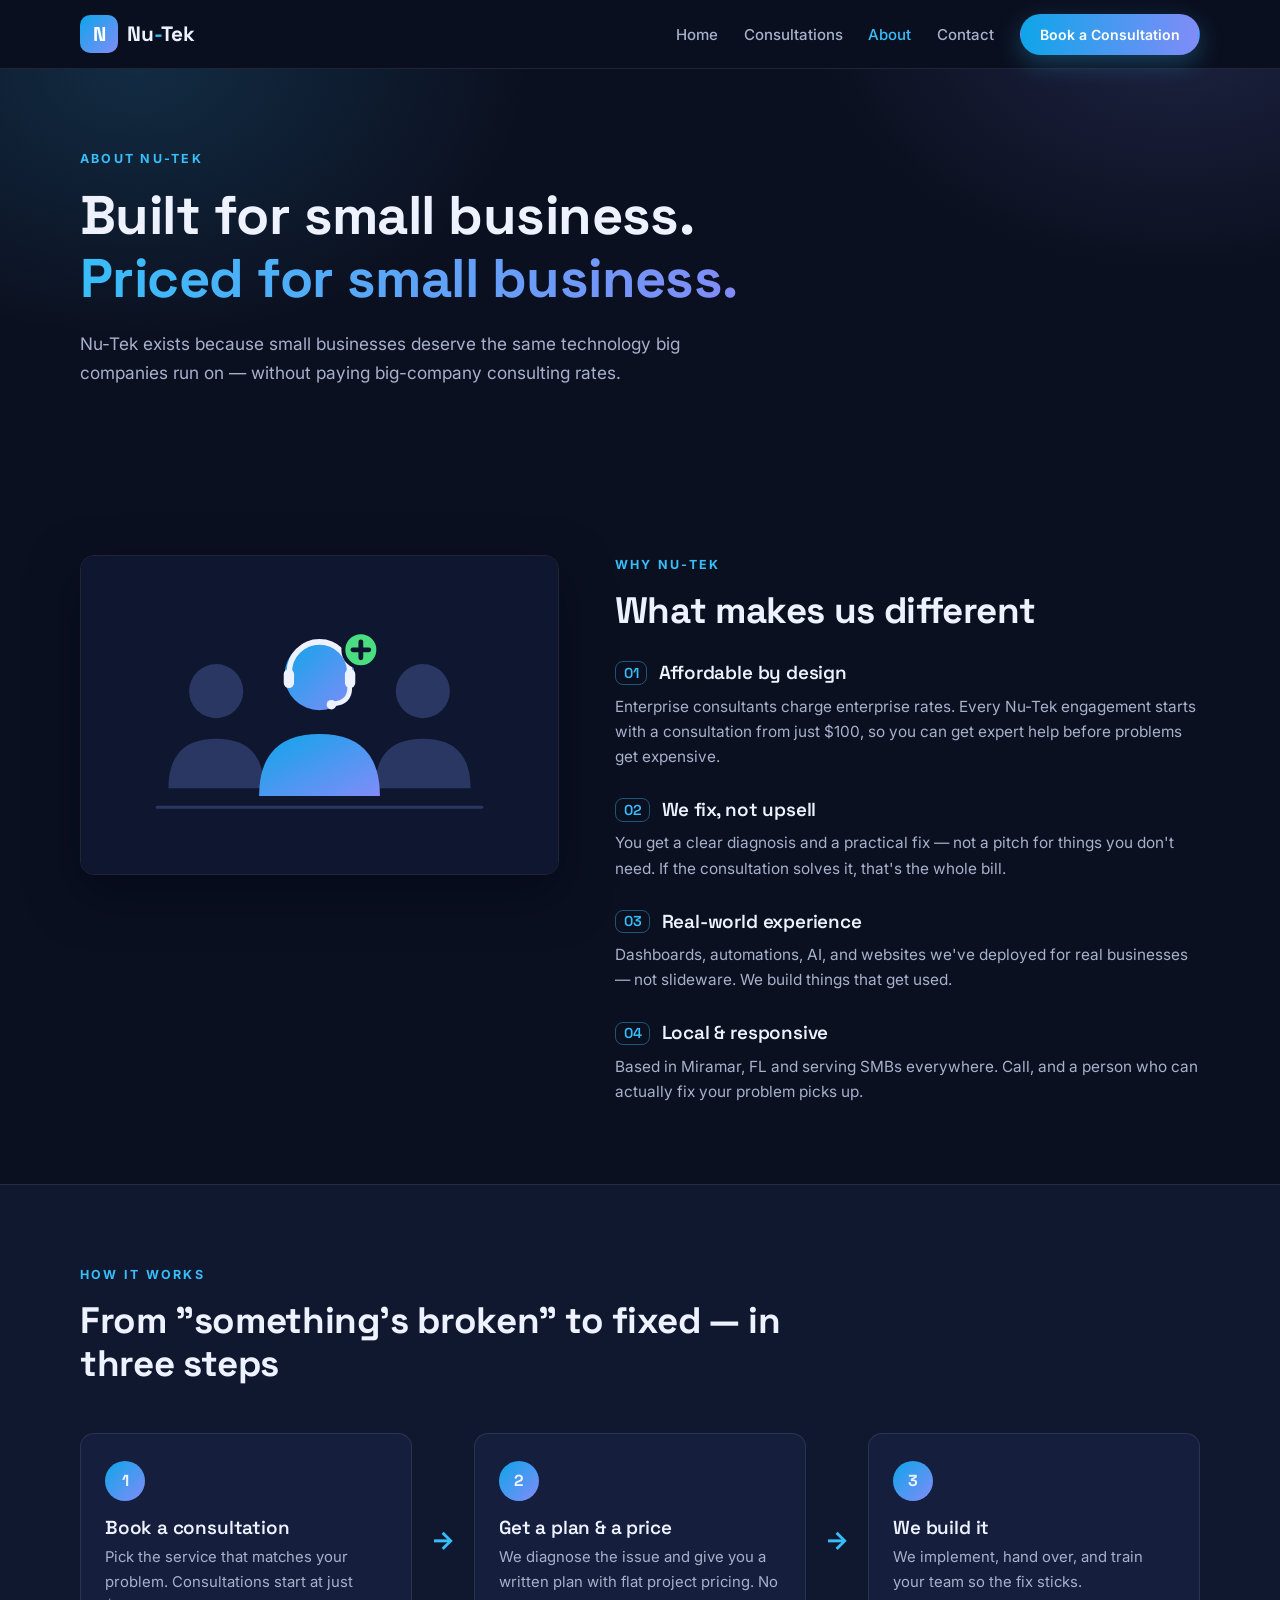
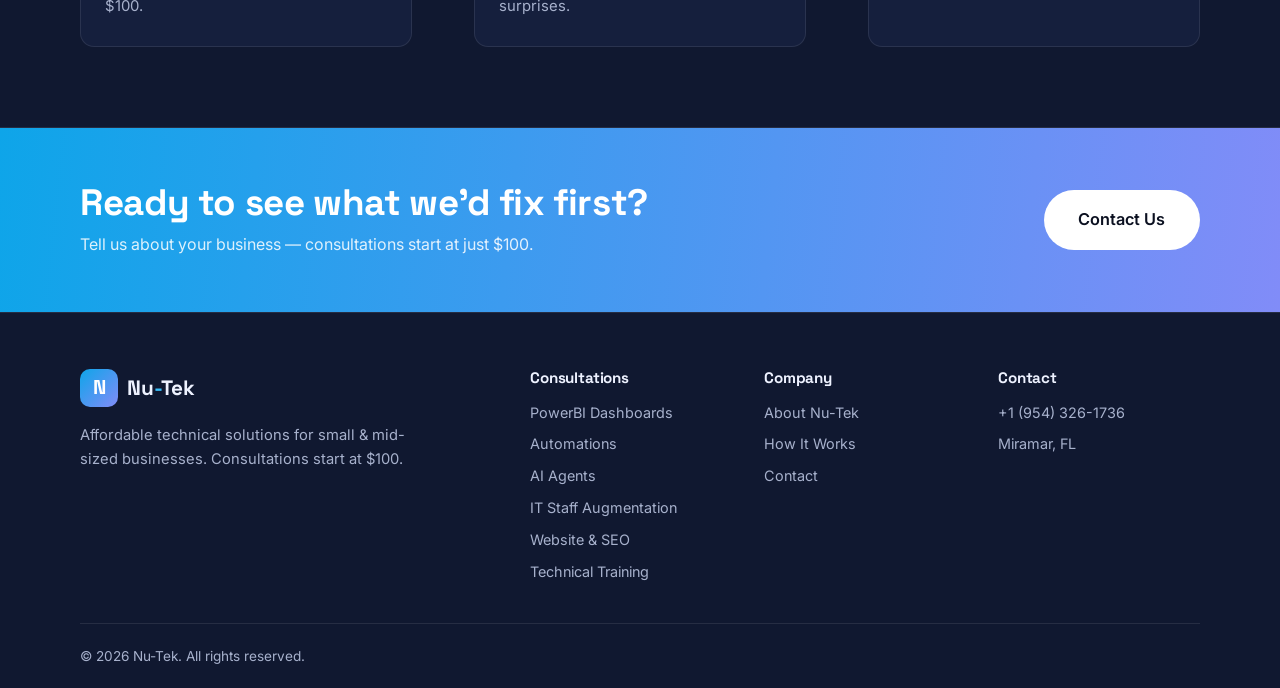
==== about.html @ d01835ee "Nu-Tek website: SMB-focused IT consulting site with $100 consultations Four-page static site (Home, " ====
<!DOCTYPE html>
<html lang="en">
<head>
  <meta charset="UTF-8">
  <meta name="viewport" content="width=device-width, initial-scale=1.0">
  <title>About | Nu-Tek IT Solutions for Small Business</title>
  <meta name="description" content="Nu-Tek is an IT consulting firm in Miramar, FL built for small and mid-sized businesses. Clear diagnosis, flat pricing, and consultations starting at $100.">
  <link rel="preconnect" href="https://fonts.googleapis.com">
  <link rel="preconnect" href="https://fonts.gstatic.com" crossorigin>
  <link href="https://fonts.googleapis.com/css2?family=Inter:wght@400;500;600;700;800&family=Space+Grotesk:wght@500;600;700&display=swap" rel="stylesheet">
  <link rel="stylesheet" href="style.css">
</head>
<body>

  <header class="site-header">
    <nav class="nav container">
      <a href="index.html" class="logo">
        <span class="logo-mark">N</span>
        <span class="logo-text">Nu<span class="accent">-</span>Tek</span>
      </a>
      <button class="nav-toggle" aria-label="Toggle menu" aria-expanded="false">
        <span></span><span></span><span></span>
      </button>
      <ul class="nav-links">
        <li><a href="index.html">Home</a></li>
        <li><a href="consultations.html">Consultations</a></li>
        <li><a href="about.html" class="active">About</a></li>
        <li><a href="contact.html">Contact</a></li>
        <li><a href="contact.html" class="btn btn-primary btn-nav">Book a Consultation</a></li>
      </ul>
    </nav>
  </header>

  <main>

    <section class="page-hero">
      <div class="hero-glow"></div>
      <div class="container">
        <p class="eyebrow">About Nu-Tek</p>
        <h1>Built for small business.<br><span class="gradient-text">Priced for small business.</span></h1>
        <p class="hero-sub">
          Nu-Tek exists because small businesses deserve the same technology big companies run on —
          without paying big-company consulting rates.
        </p>
      </div>
    </section>

    <section class="section" id="why-us">
      <div class="container">
        <div class="about-grid">
          <figure class="about-photo">
            <img src="images/staffing.svg" alt="Illustration of an IT specialist joining a small-business team">
          </figure>
          <div>
            <p class="eyebrow">Why Nu-Tek</p>
            <h2>What makes us different</h2>
            <div class="why-list">
              <div class="why-item">
                <h3><span class="why-num">01</span> Affordable by design</h3>
                <p>Enterprise consultants charge enterprise rates. Every Nu-Tek engagement starts with a consultation from just $100, so you can get expert help before problems get expensive.</p>
              </div>
              <div class="why-item">
                <h3><span class="why-num">02</span> We fix, not upsell</h3>
                <p>You get a clear diagnosis and a practical fix — not a pitch for things you don't need. If the consultation solves it, that's the whole bill.</p>
              </div>
              <div class="why-item">
                <h3><span class="why-num">03</span> Real-world experience</h3>
                <p>Dashboards, automations, AI, and websites we've deployed for real businesses — not slideware. We build things that get used.</p>
              </div>
              <div class="why-item">
                <h3><span class="why-num">04</span> Local &amp; responsive</h3>
                <p>Based in Miramar, FL and serving SMBs everywhere. Call, and a person who can actually fix your problem picks up.</p>
              </div>
            </div>
          </div>
        </div>
      </div>
    </section>

    <section class="section section-alt" id="process">
      <div class="container">
        <div class="section-head">
          <p class="eyebrow">How It Works</p>
          <h2>From "something's broken" to fixed — in three steps</h2>
        </div>
        <div class="steps">
          <div class="step">
            <div class="step-num">1</div>
            <h3>Book a consultation</h3>
            <p>Pick the service that matches your problem. Consultations start at just $100.</p>
          </div>
          <div class="step-arrow" aria-hidden="true">→</div>
          <div class="step">
            <div class="step-num">2</div>
            <h3>Get a plan &amp; a price</h3>
            <p>We diagnose the issue and give you a written plan with flat project pricing. No surprises.</p>
          </div>
          <div class="step-arrow" aria-hidden="true">→</div>
          <div class="step">
            <div class="step-num">3</div>
            <h3>We build it</h3>
            <p>We implement, hand over, and train your team so the fix sticks.</p>
          </div>
        </div>
      </div>
    </section>

    <section class="cta-banner">
      <div class="container cta-inner">
        <div>
          <h2>Ready to see what we'd fix first?</h2>
          <p>Tell us about your business — consultations start at just $100.</p>
        </div>
        <a href="contact.html" class="btn btn-light btn-lg">Contact Us</a>
      </div>
    </section>

  </main>

  <footer class="site-footer">
    <div class="container footer-inner">
      <div>
        <a href="index.html" class="logo">
          <span class="logo-mark">N</span>
          <span class="logo-text">Nu<span class="accent">-</span>Tek</span>
        </a>
        <p class="footer-tag">Affordable technical solutions for small &amp; mid-sized businesses. Consultations start at $100.</p>
      </div>
      <div class="footer-cols">
        <div>
          <h4>Consultations</h4>
          <ul>
            <li><a href="consultations.html#powerbi">PowerBI Dashboards</a></li>
            <li><a href="consultations.html#automation">Automations</a></li>
            <li><a href="consultations.html#ai-agents">AI Agents</a></li>
            <li><a href="consultations.html#staffing">IT Staff Augmentation</a></li>
            <li><a href="consultations.html#web-seo">Website &amp; SEO</a></li>
            <li><a href="consultations.html#training">Technical Training</a></li>
          </ul>
        </div>
        <div>
          <h4>Company</h4>
          <ul>
            <li><a href="about.html">About Nu-Tek</a></li>
            <li><a href="about.html#process">How It Works</a></li>
            <li><a href="contact.html">Contact</a></li>
          </ul>
        </div>
        <div>
          <h4>Contact</h4>
          <ul>
            <li><a href="tel:+19543261736">+1 (954) 326-1736</a></li>
            <li>Miramar, FL</li>
          </ul>
        </div>
      </div>
    </div>
    <div class="container footer-bottom">
      <p>© 2026 Nu-Tek. All rights reserved.</p>
    </div>
  </footer>

  <script src="script.js"></script>
</body>
</html>
---- style.css ----
/* ==========  Nu-Tek — Affordable IT Solutions for SMBs  ========== */

:root {
  --bg: #0b1020;
  --bg-alt: #101830;
  --surface: #151f3d;
  --surface-2: #1b2750;
  --border: rgba(255, 255, 255, 0.09);
  --text: #eef2ff;
  --text-dim: #a7b1cc;
  --accent: #38bdf8;
  --accent-2: #818cf8;
  --accent-strong: #0ea5e9;
  --green: #4ade80;
  --radius: 14px;
  --shadow: 0 18px 50px rgba(2, 6, 23, 0.55);
  --font-body: "Inter", system-ui, -apple-system, sans-serif;
  --font-head: "Space Grotesk", var(--font-body);
}

* { margin: 0; padding: 0; box-sizing: border-box; }

html { scroll-behavior: smooth; }

body {
  font-family: var(--font-body);
  background: var(--bg);
  color: var(--text);
  line-height: 1.65;
  -webkit-font-smoothing: antialiased;
}

.container { width: min(1120px, 92%); margin: 0 auto; }

h1, h2, h3, h4 { font-family: var(--font-head); line-height: 1.15; letter-spacing: -0.01em; }
h1 { font-size: clamp(2.2rem, 5vw, 3.4rem); font-weight: 700; }
h2 { font-size: clamp(1.6rem, 3.4vw, 2.3rem); font-weight: 700; }
h3 { font-size: 1.18rem; font-weight: 600; }

a { color: var(--accent); text-decoration: none; }

img { max-width: 100%; display: block; }

.eyebrow {
  text-transform: uppercase;
  letter-spacing: 0.18em;
  font-size: 0.78rem;
  font-weight: 700;
  color: var(--accent);
  margin-bottom: 0.9rem;
}

.gradient-text {
  background: linear-gradient(92deg, var(--accent), var(--accent-2));
  -webkit-background-clip: text;
  background-clip: text;
  color: transparent;
}

/* ----------  Buttons  ---------- */
.btn {
  display: inline-block;
  padding: 0.72rem 1.5rem;
  border-radius: 999px;
  font-weight: 600;
  font-size: 0.95rem;
  transition: transform 0.15s ease, box-shadow 0.15s ease, background 0.15s ease;
  border: 1px solid transparent;
  cursor: pointer;
  text-align: center;
}
.btn:hover { transform: translateY(-2px); }
.btn-primary {
  background: linear-gradient(92deg, var(--accent-strong), var(--accent-2));
  color: #fff;
  box-shadow: 0 8px 24px rgba(56, 189, 248, 0.28);
}
.btn-ghost {
  border-color: var(--border);
  color: var(--text);
  background: rgba(255, 255, 255, 0.04);
}
.btn-light { background: #fff; color: #0b1020; }
.btn-lg { padding: 0.95rem 2.1rem; font-size: 1.02rem; }
.btn-nav { padding: 0.5rem 1.2rem; font-size: 0.88rem; }

/* ----------  Header / Nav  ---------- */
.site-header {
  position: sticky;
  top: 0;
  z-index: 50;
  background: rgba(11, 16, 32, 0.85);
  backdrop-filter: blur(14px);
  border-bottom: 1px solid var(--border);
}
.nav {
  display: flex;
  align-items: center;
  justify-content: space-between;
  padding: 0.85rem 0;
}
.logo { display: inline-flex; align-items: center; gap: 0.55rem; }
.logo-mark {
  display: grid;
  place-items: center;
  width: 38px;
  height: 38px;
  border-radius: 10px;
  background: linear-gradient(135deg, var(--accent-strong), var(--accent-2));
  color: #fff;
  font-family: var(--font-head);
  font-weight: 700;
  font-size: 1.25rem;
}
.logo-text { font-family: var(--font-head); font-weight: 700; font-size: 1.3rem; color: var(--text); }
.logo-text .accent { color: var(--accent); }

.nav-links {
  display: flex;
  align-items: center;
  gap: 1.6rem;
  list-style: none;
}
.nav-links a:not(.btn) {
  color: var(--text-dim);
  font-weight: 500;
  font-size: 0.94rem;
  transition: color 0.15s ease;
}
.nav-links a:not(.btn):hover,
.nav-links a.active { color: var(--text); }
.nav-links a.active { color: var(--accent); }

.nav-toggle { display: none; background: none; border: none; }
.nav-toggle span {
  display: block;
  width: 24px;
  height: 2px;
  background: var(--text);
  margin: 5px 0;
  border-radius: 2px;
}

/* ----------  Hero  ---------- */
.hero, .page-hero { position: relative; overflow: hidden; }
.hero-glow {
  position: absolute;
  inset: -40% -20% auto;
  height: 130%;
  background:
    radial-gradient(600px 420px at 22% 30%, rgba(56, 189, 248, 0.16), transparent 65%),
    radial-gradient(560px 400px at 80% 20%, rgba(129, 140, 248, 0.16), transparent 65%);
  pointer-events: none;
}
.hero-inner {
  position: relative;
  display: grid;
  grid-template-columns: 1.1fr 0.9fr;
  gap: 3.5rem;
  align-items: center;
  padding: 5.5rem 0 5rem;
}
.hero-sub {
  color: var(--text-dim);
  font-size: 1.08rem;
  max-width: 36rem;
  margin: 1.3rem 0 2rem;
}
.hero-sub strong { color: var(--text); }
.hero-actions { display: flex; flex-wrap: wrap; gap: 0.9rem; }
.hero-trust {
  display: flex;
  flex-wrap: wrap;
  gap: 1.4rem;
  list-style: none;
  margin-top: 2rem;
  color: var(--text-dim);
  font-size: 0.9rem;
}
.hero-trust li { padding-left: 1.3rem; position: relative; }
.hero-trust li::before {
  content: "✓";
  position: absolute;
  left: 0;
  color: var(--green);
  font-weight: 700;
}

.hero-photo {
  position: relative;
  border-radius: var(--radius);
  overflow: hidden;
  border: 1px solid var(--border);
  box-shadow: var(--shadow);
}
.hero-photo img { width: 100%; height: 100%; object-fit: contain; background: #0e1630; }

.page-hero { padding: 5rem 0 3.5rem; }
.page-hero .container { position: relative; }
.page-hero .hero-sub { max-width: 42rem; }

/* ----------  Pricing banner  ---------- */
.price-banner {
  background: linear-gradient(96deg, var(--accent-strong), var(--accent-2));
}
.price-banner-inner {
  display: flex;
  align-items: center;
  gap: 2.5rem;
  padding: 2.6rem 0;
  flex-wrap: wrap;
}
.price-banner-amount {
  font-family: var(--font-head);
  font-size: clamp(3rem, 6vw, 4.2rem);
  font-weight: 700;
  color: #fff;
  line-height: 1;
  white-space: nowrap;
}
.price-banner h2 { color: #fff; font-size: clamp(1.3rem, 2.6vw, 1.7rem); }
.price-banner p {
  color: rgba(255, 255, 255, 0.88);
  margin-top: 0.5rem;
  max-width: 46rem;
  font-size: 0.97rem;
}
.price-banner-inner > div { flex: 1; min-width: 280px; }

/* ----------  Sections  ---------- */
.section { padding: 5rem 0; }
.section-alt { background: var(--bg-alt); border-block: 1px solid var(--border); }
.section-head { max-width: 44rem; margin-bottom: 3rem; }
.section-sub { color: var(--text-dim); margin-top: 0.9rem; }
.section-cta { text-align: center; margin-top: 3rem; }

/* Service cards */
.cards-grid {
  display: grid;
  grid-template-columns: repeat(3, 1fr);
  gap: 1.4rem;
}
.card {
  background: var(--surface);
  border: 1px solid var(--border);
  border-radius: var(--radius);
  overflow: hidden;
  display: flex;
  flex-direction: column;
  transition: transform 0.18s ease, border-color 0.18s ease;
}
.card:hover { transform: translateY(-4px); border-color: rgba(56, 189, 248, 0.45); }
.card-img {
  width: 100%;
  height: 180px;
  object-fit: contain;
  background: #0e1630;
  border-bottom: 1px solid var(--border);
}
.card-body {
  padding: 1.4rem 1.5rem 1.6rem;
  display: flex;
  flex-direction: column;
  gap: 0.7rem;
  flex: 1;
}
.card-body p { color: var(--text-dim); font-size: 0.94rem; flex: 1; }
.card-link { font-weight: 600; font-size: 0.92rem; }

/* Why us */
.about-grid {
  display: grid;
  grid-template-columns: 0.9fr 1.1fr;
  gap: 3.5rem;
  align-items: start;
}
.about-photo {
  border-radius: var(--radius);
  overflow: hidden;
  border: 1px solid var(--border);
  box-shadow: var(--shadow);
  position: sticky;
  top: 100px;
}
.about-photo img { width: 100%; object-fit: cover; }
.why-list { display: grid; gap: 1.8rem; margin-top: 1.8rem; }
.why-item h3 { margin-bottom: 0.55rem; display: flex; align-items: center; gap: 0.7rem; }
.why-num {
  font-family: var(--font-head);
  color: var(--accent);
  font-size: 0.9rem;
  border: 1px solid rgba(56, 189, 248, 0.4);
  border-radius: 8px;
  padding: 0.15rem 0.5rem;
}
.why-item p { color: var(--text-dim); font-size: 0.96rem; }

/* Steps */
.steps {
  display: flex;
  align-items: stretch;
  gap: 1.2rem;
}
.step {
  flex: 1;
  background: var(--surface);
  border: 1px solid var(--border);
  border-radius: var(--radius);
  padding: 1.7rem 1.5rem;
}
.step-num {
  display: grid;
  place-items: center;
  width: 40px;
  height: 40px;
  border-radius: 50%;
  background: linear-gradient(135deg, var(--accent-strong), var(--accent-2));
  font-family: var(--font-head);
  font-weight: 700;
  margin-bottom: 1rem;
}
.step p { color: var(--text-dim); font-size: 0.93rem; margin-top: 0.4rem; }
.step-arrow {
  align-self: center;
  color: var(--accent);
  font-size: 1.6rem;
  font-weight: 700;
}

/* CTA banner */
.cta-banner {
  background: linear-gradient(96deg, var(--accent-strong), var(--accent-2));
  padding: 3.4rem 0;
}
.cta-inner {
  display: flex;
  align-items: center;
  justify-content: space-between;
  gap: 2rem;
  flex-wrap: wrap;
}
.cta-banner h2 { color: #fff; }
.cta-banner p { color: rgba(255, 255, 255, 0.85); margin-top: 0.4rem; }

/* Contact */
.contact-grid {
  display: grid;
  grid-template-columns: 1fr 1.1fr;
  gap: 3.5rem;
  align-items: start;
}
.contact-list { list-style: none; margin-top: 1.4rem; display: grid; gap: 0.7rem; color: var(--text-dim); }
.contact-list strong { color: var(--text); }
.contact-photo {
  margin-top: 2rem;
  border-radius: var(--radius);
  overflow: hidden;
  border: 1px solid var(--border);
  box-shadow: var(--shadow);
}
.contact-photo img { width: 100%; height: 260px; object-fit: contain; background: #0e1630; }

.contact-form {
  background: var(--surface);
  border: 1px solid var(--border);
  border-radius: var(--radius);
  padding: 2rem;
  display: grid;
  gap: 1.1rem;
}
.contact-form label {
  display: grid;
  gap: 0.4rem;
  font-size: 0.88rem;
  font-weight: 600;
  color: var(--text-dim);
}
.contact-form input,
.contact-form select,
.contact-form textarea {
  background: var(--bg);
  border: 1px solid var(--border);
  border-radius: 10px;
  padding: 0.7rem 0.9rem;
  color: var(--text);
  font-family: inherit;
  font-size: 0.95rem;
}
.contact-form input:focus,
.contact-form select:focus,
.contact-form textarea:focus {
  outline: none;
  border-color: var(--accent);
}
.form-note { font-size: 0.88rem; color: var(--green); min-height: 1.2em; }

/* ----------  Consultations page  ---------- */
.consult-list { display: grid; gap: 1.8rem; }
.consult {
  display: grid;
  grid-template-columns: 340px 1fr;
  background: var(--surface);
  border: 1px solid var(--border);
  border-radius: var(--radius);
  overflow: hidden;
  scroll-margin-top: 90px;
  transition: border-color 0.18s ease;
}
.consult:hover { border-color: rgba(56, 189, 248, 0.45); }
.consult:nth-child(even) { grid-template-columns: 1fr 340px; }
.consult:nth-child(even) .consult-img { order: 2; }
.consult-img {
  width: 100%;
  height: 100%;
  min-height: 260px;
  object-fit: contain;
  background: #0e1630;
}
.consult-info { padding: 2rem 2.2rem; }
.consult-info p { color: var(--text-dim); margin: 0.6rem 0 0.9rem; font-size: 0.97rem; }
.consult-points { list-style: none; display: grid; gap: 0.35rem; }
.consult-points li {
  color: var(--text-dim);
  font-size: 0.92rem;
  padding-left: 1.4rem;
  position: relative;
}
.consult-points li::before {
  content: "✓";
  position: absolute;
  left: 0;
  color: var(--green);
  font-weight: 700;
}
.consult-actions {
  margin-top: 1.4rem;
  display: flex;
  align-items: center;
  gap: 1.1rem;
  flex-wrap: wrap;
}
.consult-note { font-size: 0.82rem; color: var(--text-dim); }

.guarantee {
  margin-top: 3.5rem;
  text-align: center;
  background: var(--bg-alt);
  border: 1px solid var(--border);
  border-radius: var(--radius);
  padding: 3rem 2rem;
}
.guarantee p { color: var(--text-dim); max-width: 36rem; margin: 0.8rem auto 1.6rem; }

/* ----------  Footer  ---------- */
.site-footer {
  border-top: 1px solid var(--border);
  background: var(--bg-alt);
  padding-top: 3.5rem;
}
.footer-inner {
  display: grid;
  grid-template-columns: 1.2fr 2fr;
  gap: 3rem;
  padding-bottom: 2.5rem;
}
.footer-tag { color: var(--text-dim); font-size: 0.92rem; margin-top: 1rem; max-width: 22rem; }
.footer-cols {
  display: grid;
  grid-template-columns: repeat(3, 1fr);
  gap: 2rem;
}
.footer-cols h4 { font-size: 0.95rem; margin-bottom: 0.9rem; }
.footer-cols ul { list-style: none; display: grid; gap: 0.5rem; }
.footer-cols a, .footer-cols li { color: var(--text-dim); font-size: 0.9rem; }
.footer-cols a:hover { color: var(--accent); }
.footer-bottom {
  border-top: 1px solid var(--border);
  padding: 1.3rem 0;
  color: var(--text-dim);
  font-size: 0.85rem;
}

/* ----------  Responsive  ---------- */
@media (max-width: 900px) {
  .hero-inner { grid-template-columns: 1fr; padding: 4rem 0 3.5rem; }
  .cards-grid { grid-template-columns: repeat(2, 1fr); }
  .steps { flex-direction: column; }
  .step-arrow { transform: rotate(90deg); align-self: flex-start; margin-left: 1.3rem; }
  .contact-grid, .about-grid { grid-template-columns: 1fr; gap: 2.5rem; }
  .about-photo { position: static; }
  .footer-inner { grid-template-columns: 1fr; gap: 2rem; }
  .consult, .consult:nth-child(even) { grid-template-columns: 1fr; }
  .consult:nth-child(even) .consult-img { order: 0; }
  .consult-img { min-height: 0; height: 220px; }
}

@media (max-width: 640px) {
  .nav-toggle { display: block; }
  .nav-links {
    position: absolute;
    top: 100%;
    left: 0;
    right: 0;
    flex-direction: column;
    align-items: flex-start;
    gap: 1rem;
    background: var(--bg-alt);
    border-bottom: 1px solid var(--border);
    padding: 1.3rem 5%;
    display: none;
  }
  .nav-links.open { display: flex; }
  .cards-grid { grid-template-columns: 1fr; }
  .price-banner-inner {
    flex-direction: column;
    align-items: flex-start;
    gap: 1.2rem;
  }
}
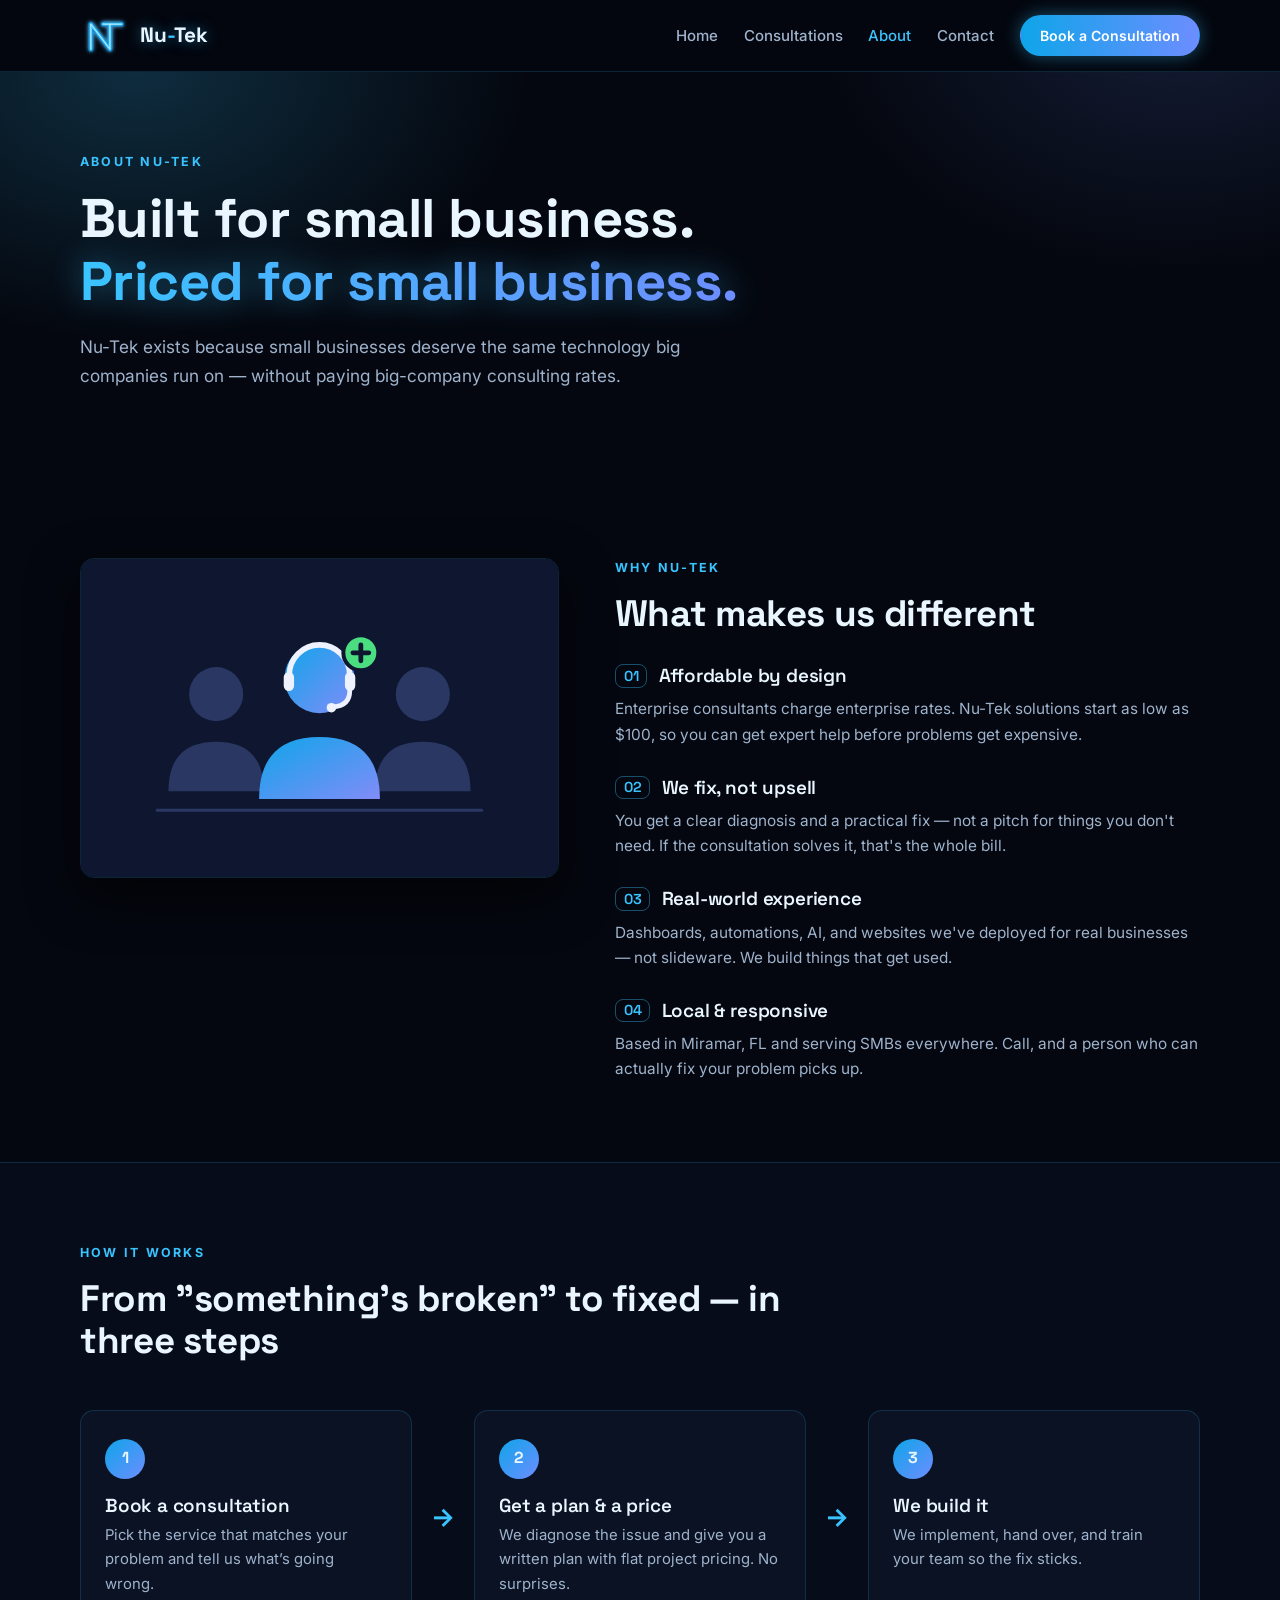
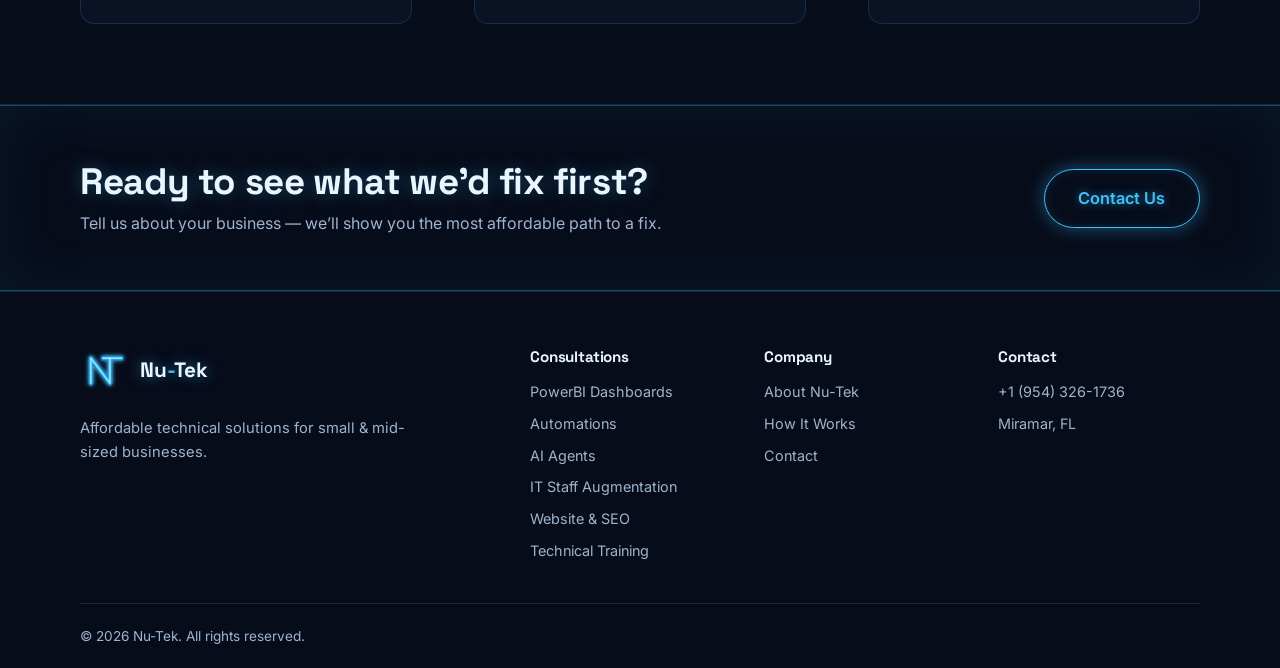
==== commit cbef3889: "Neon rebrand: new NT logo, neon-blue aesthetic, unified pricing message - New neon-tube NT monogram " ====
--- a/about.html
+++ b/about.html
@@ -4,10 +4,11 @@
   <meta charset="UTF-8">
   <meta name="viewport" content="width=device-width, initial-scale=1.0">
   <title>About | Nu-Tek IT Solutions for Small Business</title>
-  <meta name="description" content="Nu-Tek is an IT consulting firm in Miramar, FL built for small and mid-sized businesses. Clear diagnosis, flat pricing, and consultations starting at $100.">
+  <meta name="description" content="Nu-Tek is an IT consulting firm in Miramar, FL built for small and mid-sized businesses. Clear diagnosis, flat pricing, and solutions starting as low as $100.">
   <link rel="preconnect" href="https://fonts.googleapis.com">
   <link rel="preconnect" href="https://fonts.gstatic.com" crossorigin>
   <link href="https://fonts.googleapis.com/css2?family=Inter:wght@400;500;600;700;800&family=Space+Grotesk:wght@500;600;700&display=swap" rel="stylesheet">
+  <link rel="icon" type="image/svg+xml" href="images/logo.svg">
   <link rel="stylesheet" href="style.css">
 </head>
 <body>
@@ -15,7 +16,7 @@
   <header class="site-header">
     <nav class="nav container">
       <a href="index.html" class="logo">
-        <span class="logo-mark">N</span>
+        <img class="logo-img" src="images/logo.svg" alt="Nu-Tek logo">
         <span class="logo-text">Nu<span class="accent">-</span>Tek</span>
       </a>
       <button class="nav-toggle" aria-label="Toggle menu" aria-expanded="false">
@@ -57,7 +58,7 @@
             <div class="why-list">
               <div class="why-item">
                 <h3><span class="why-num">01</span> Affordable by design</h3>
-                <p>Enterprise consultants charge enterprise rates. Every Nu-Tek engagement starts with a consultation from just $100, so you can get expert help before problems get expensive.</p>
+                <p>Enterprise consultants charge enterprise rates. Nu-Tek solutions start as low as $100, so you can get expert help before problems get expensive.</p>
               </div>
               <div class="why-item">
                 <h3><span class="why-num">02</span> We fix, not upsell</h3>
@@ -87,7 +88,7 @@
           <div class="step">
             <div class="step-num">1</div>
             <h3>Book a consultation</h3>
-            <p>Pick the service that matches your problem. Consultations start at just $100.</p>
+            <p>Pick the service that matches your problem and tell us what’s going wrong.</p>
           </div>
           <div class="step-arrow" aria-hidden="true">→</div>
           <div class="step">
@@ -109,7 +110,7 @@
       <div class="container cta-inner">
         <div>
           <h2>Ready to see what we'd fix first?</h2>
-          <p>Tell us about your business — consultations start at just $100.</p>
+          <p>Tell us about your business — we’ll show you the most affordable path to a fix.</p>
         </div>
         <a href="contact.html" class="btn btn-light btn-lg">Contact Us</a>
       </div>
@@ -121,10 +122,10 @@
     <div class="container footer-inner">
       <div>
         <a href="index.html" class="logo">
-          <span class="logo-mark">N</span>
+          <img class="logo-img" src="images/logo.svg" alt="Nu-Tek logo">
           <span class="logo-text">Nu<span class="accent">-</span>Tek</span>
         </a>
-        <p class="footer-tag">Affordable technical solutions for small &amp; mid-sized businesses. Consultations start at $100.</p>
+        <p class="footer-tag">Affordable technical solutions for small &amp; mid-sized businesses.</p>
       </div>
       <div class="footer-cols">
         <div>
--- a/style.css
+++ b/style.css
@@ -1,19 +1,20 @@
 /* ==========  Nu-Tek — Affordable IT Solutions for SMBs  ========== */
 
 :root {
-  --bg: #0b1020;
-  --bg-alt: #101830;
-  --surface: #151f3d;
-  --surface-2: #1b2750;
-  --border: rgba(255, 255, 255, 0.09);
-  --text: #eef2ff;
-  --text-dim: #a7b1cc;
-  --accent: #38bdf8;
-  --accent-2: #818cf8;
+  --bg: #04070f;
+  --bg-alt: #070c1a;
+  --surface: #0a1224;
+  --surface-2: #0e1834;
+  --border: rgba(57, 196, 255, 0.16);
+  --text: #eaf6ff;
+  --text-dim: #9fb3cc;
+  --accent: #39c4ff;
+  --accent-2: #6d8dff;
   --accent-strong: #0ea5e9;
   --green: #4ade80;
   --radius: 14px;
-  --shadow: 0 18px 50px rgba(2, 6, 23, 0.55);
+  --shadow: 0 18px 50px rgba(0, 0, 0, 0.6);
+  --neon: 0 0 18px rgba(57, 196, 255, 0.4);
   --font-body: "Inter", system-ui, -apple-system, sans-serif;
   --font-head: "Space Grotesk", var(--font-body);
 }
@@ -55,6 +56,7 @@
   -webkit-background-clip: text;
   background-clip: text;
   color: transparent;
+  filter: drop-shadow(0 0 16px rgba(57, 196, 255, 0.45));
 }
 
 /* ----------  Buttons  ---------- */
@@ -73,14 +75,22 @@
 .btn-primary {
   background: linear-gradient(92deg, var(--accent-strong), var(--accent-2));
   color: #fff;
-  box-shadow: 0 8px 24px rgba(56, 189, 248, 0.28);
-}
+  box-shadow: var(--neon);
+}
+.btn-primary:hover { box-shadow: 0 0 28px rgba(57, 196, 255, 0.6); }
 .btn-ghost {
   border-color: var(--border);
   color: var(--text);
-  background: rgba(255, 255, 255, 0.04);
-}
-.btn-light { background: #fff; color: #0b1020; }
+  background: rgba(57, 196, 255, 0.05);
+}
+.btn-light {
+  background: transparent;
+  color: var(--accent);
+  border: 1.5px solid var(--accent);
+  box-shadow: var(--neon), inset 0 0 12px rgba(57, 196, 255, 0.12);
+  text-shadow: 0 0 10px rgba(57, 196, 255, 0.6);
+}
+.btn-light:hover { background: rgba(57, 196, 255, 0.1); }
 .btn-lg { padding: 0.95rem 2.1rem; font-size: 1.02rem; }
 .btn-nav { padding: 0.5rem 1.2rem; font-size: 0.88rem; }
 
@@ -89,7 +99,7 @@
   position: sticky;
   top: 0;
   z-index: 50;
-  background: rgba(11, 16, 32, 0.85);
+  background: rgba(4, 7, 15, 0.88);
   backdrop-filter: blur(14px);
   border-bottom: 1px solid var(--border);
 }
@@ -100,19 +110,14 @@
   padding: 0.85rem 0;
 }
 .logo { display: inline-flex; align-items: center; gap: 0.55rem; }
-.logo-mark {
-  display: grid;
-  place-items: center;
-  width: 38px;
-  height: 38px;
-  border-radius: 10px;
-  background: linear-gradient(135deg, var(--accent-strong), var(--accent-2));
-  color: #fff;
+.logo-img { height: 44px; width: auto; }
+.logo-text {
   font-family: var(--font-head);
   font-weight: 700;
-  font-size: 1.25rem;
-}
-.logo-text { font-family: var(--font-head); font-weight: 700; font-size: 1.3rem; color: var(--text); }
+  font-size: 1.3rem;
+  color: var(--text);
+  text-shadow: 0 0 14px rgba(57, 196, 255, 0.5);
+}
 .logo-text .accent { color: var(--accent); }
 
 .nav-links {
@@ -148,8 +153,8 @@
   inset: -40% -20% auto;
   height: 130%;
   background:
-    radial-gradient(600px 420px at 22% 30%, rgba(56, 189, 248, 0.16), transparent 65%),
-    radial-gradient(560px 400px at 80% 20%, rgba(129, 140, 248, 0.16), transparent 65%);
+    radial-gradient(600px 420px at 22% 30%, rgba(57, 196, 255, 0.2), transparent 65%),
+    radial-gradient(560px 400px at 80% 20%, rgba(109, 141, 255, 0.16), transparent 65%);
   pointer-events: none;
 }
 .hero-inner {
@@ -201,7 +206,9 @@
 
 /* ----------  Pricing banner  ---------- */
 .price-banner {
-  background: linear-gradient(96deg, var(--accent-strong), var(--accent-2));
+  background: var(--bg-alt);
+  border-block: 1px solid rgba(57, 196, 255, 0.35);
+  box-shadow: inset 0 0 60px rgba(57, 196, 255, 0.07);
 }
 .price-banner-inner {
   display: flex;
@@ -210,17 +217,13 @@
   padding: 2.6rem 0;
   flex-wrap: wrap;
 }
-.price-banner-amount {
-  font-family: var(--font-head);
-  font-size: clamp(3rem, 6vw, 4.2rem);
-  font-weight: 700;
-  color: #fff;
-  line-height: 1;
-  white-space: nowrap;
-}
-.price-banner h2 { color: #fff; font-size: clamp(1.3rem, 2.6vw, 1.7rem); }
+.price-banner h2 {
+  color: var(--accent);
+  font-size: clamp(1.3rem, 2.6vw, 1.7rem);
+  text-shadow: 0 0 18px rgba(57, 196, 255, 0.55);
+}
 .price-banner p {
-  color: rgba(255, 255, 255, 0.88);
+  color: var(--text-dim);
   margin-top: 0.5rem;
   max-width: 46rem;
   font-size: 0.97rem;
@@ -249,7 +252,11 @@
   flex-direction: column;
   transition: transform 0.18s ease, border-color 0.18s ease;
 }
-.card:hover { transform: translateY(-4px); border-color: rgba(56, 189, 248, 0.45); }
+.card:hover {
+  transform: translateY(-4px);
+  border-color: rgba(57, 196, 255, 0.55);
+  box-shadow: var(--neon);
+}
 .card-img {
   width: 100%;
   height: 180px;
@@ -329,7 +336,9 @@
 
 /* CTA banner */
 .cta-banner {
-  background: linear-gradient(96deg, var(--accent-strong), var(--accent-2));
+  background: var(--bg-alt);
+  border-block: 1px solid rgba(57, 196, 255, 0.35);
+  box-shadow: inset 0 0 60px rgba(57, 196, 255, 0.07);
   padding: 3.4rem 0;
 }
 .cta-inner {
@@ -339,8 +348,8 @@
   gap: 2rem;
   flex-wrap: wrap;
 }
-.cta-banner h2 { color: #fff; }
-.cta-banner p { color: rgba(255, 255, 255, 0.85); margin-top: 0.4rem; }
+.cta-banner h2 { color: var(--text); text-shadow: 0 0 18px rgba(57, 196, 255, 0.35); }
+.cta-banner p { color: var(--text-dim); margin-top: 0.4rem; }
 
 /* Contact */
 .contact-grid {
@@ -406,7 +415,7 @@
   scroll-margin-top: 90px;
   transition: border-color 0.18s ease;
 }
-.consult:hover { border-color: rgba(56, 189, 248, 0.45); }
+.consult:hover { border-color: rgba(57, 196, 255, 0.55); box-shadow: var(--neon); }
 .consult:nth-child(even) { grid-template-columns: 1fr 340px; }
 .consult:nth-child(even) .consult-img { order: 2; }
 .consult-img {
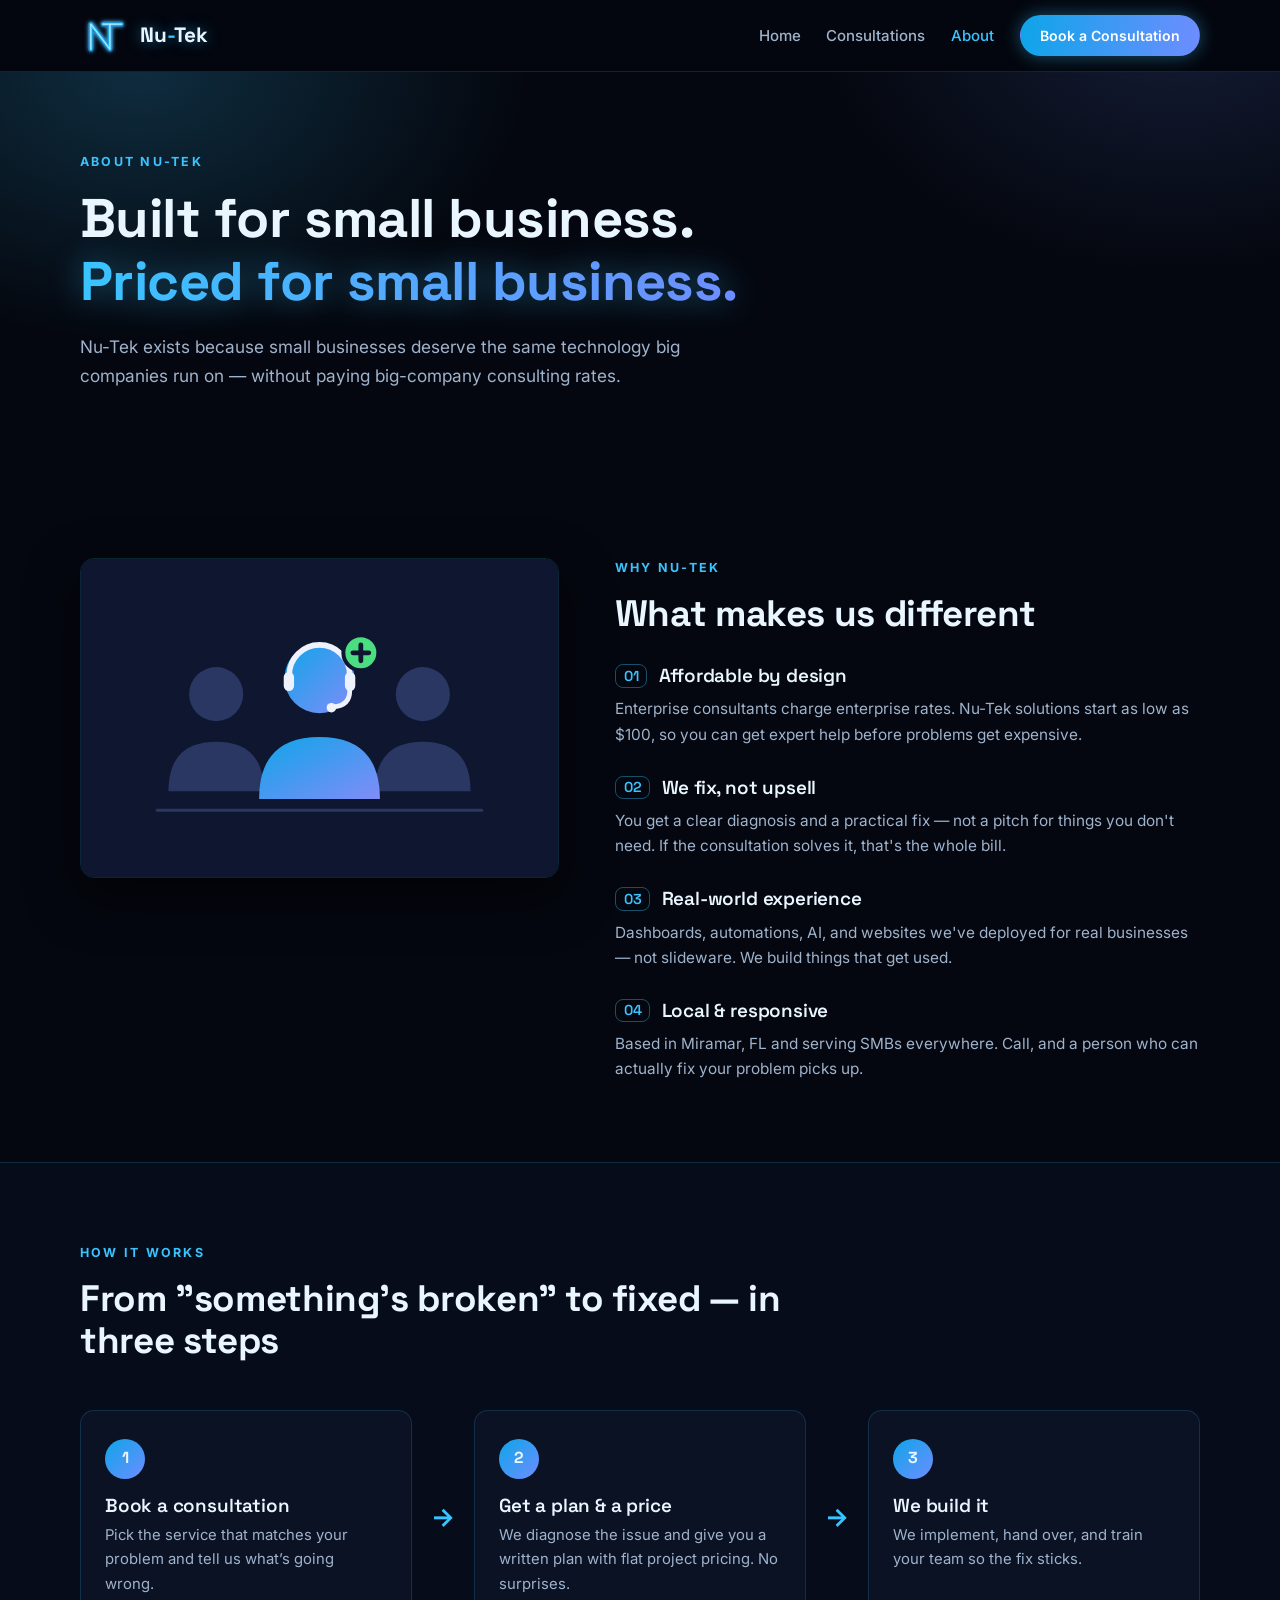
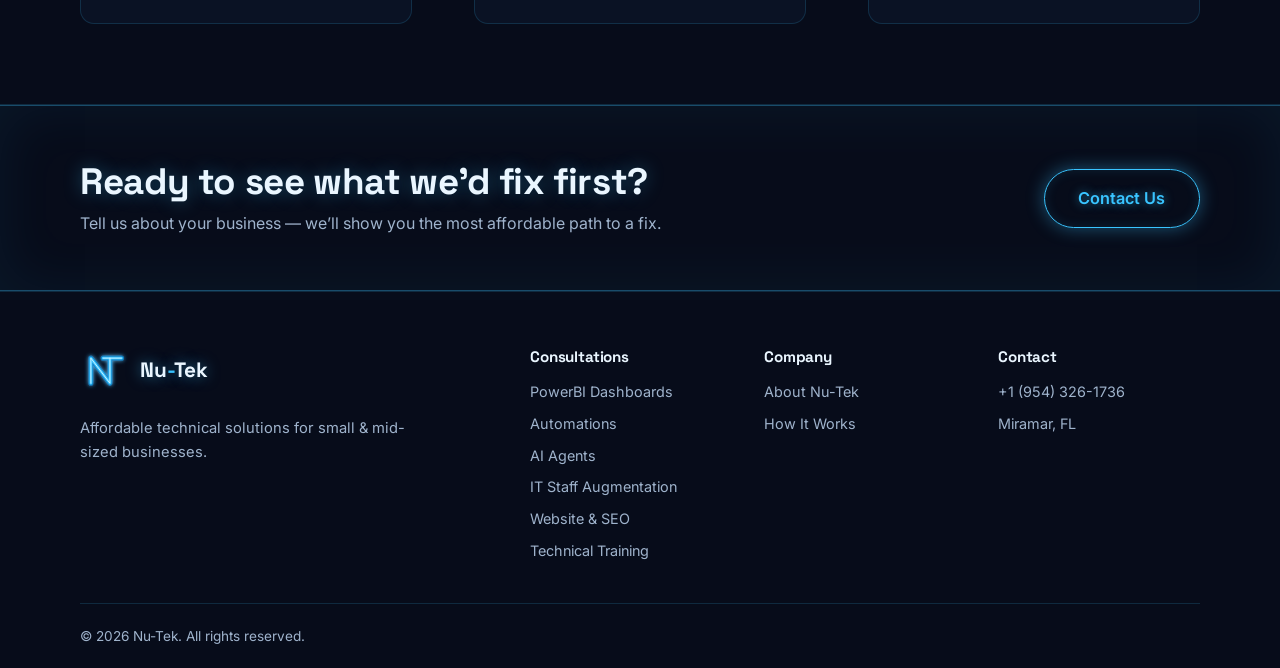
==== commit 6877578e: "Dedicated service pages + merged booking tab - Each consultation now has its own detail page (powerb" ====
--- a/about.html
+++ b/about.html
@@ -26,7 +26,6 @@
         <li><a href="index.html">Home</a></li>
         <li><a href="consultations.html">Consultations</a></li>
         <li><a href="about.html" class="active">About</a></li>
-        <li><a href="contact.html">Contact</a></li>
         <li><a href="contact.html" class="btn btn-primary btn-nav">Book a Consultation</a></li>
       </ul>
     </nav>
@@ -131,12 +130,12 @@
         <div>
           <h4>Consultations</h4>
           <ul>
-            <li><a href="consultations.html#powerbi">PowerBI Dashboards</a></li>
-            <li><a href="consultations.html#automation">Automations</a></li>
-            <li><a href="consultations.html#ai-agents">AI Agents</a></li>
-            <li><a href="consultations.html#staffing">IT Staff Augmentation</a></li>
-            <li><a href="consultations.html#web-seo">Website &amp; SEO</a></li>
-            <li><a href="consultations.html#training">Technical Training</a></li>
+            <li><a href="powerbi.html">PowerBI Dashboards</a></li>
+            <li><a href="automation.html">Automations</a></li>
+            <li><a href="ai-agents.html">AI Agents</a></li>
+            <li><a href="staffing.html">IT Staff Augmentation</a></li>
+            <li><a href="web-seo.html">Website &amp; SEO</a></li>
+            <li><a href="training.html">Technical Training</a></li>
           </ul>
         </div>
         <div>
@@ -144,7 +143,6 @@
           <ul>
             <li><a href="about.html">About Nu-Tek</a></li>
             <li><a href="about.html#process">How It Works</a></li>
-            <li><a href="contact.html">Contact</a></li>
           </ul>
         </div>
         <div>
--- a/style.css
+++ b/style.css
@@ -450,6 +450,33 @@
 }
 .consult-note { font-size: 0.82rem; color: var(--text-dim); }
 
+.consult-title-link { color: var(--text); }
+.consult-title-link:hover { color: var(--accent); }
+
+/* ----------  Service detail pages  ---------- */
+.detail-text { color: var(--text-dim); margin-top: 0.8rem; font-size: 0.99rem; }
+.check-grid {
+  list-style: none;
+  display: grid;
+  grid-template-columns: repeat(2, 1fr);
+  gap: 1rem 2.5rem;
+}
+.check-grid li {
+  color: var(--text-dim);
+  font-size: 0.96rem;
+  padding-left: 1.7rem;
+  position: relative;
+}
+.check-grid li::before {
+  content: "✓";
+  position: absolute;
+  left: 0;
+  color: var(--green);
+  font-weight: 700;
+}
+.detail-who { max-width: 44rem; gap: 0.7rem; }
+.detail-who li { font-size: 1rem; }
+
 .guarantee {
   margin-top: 3.5rem;
   text-align: center;
@@ -519,7 +546,7 @@
     display: none;
   }
   .nav-links.open { display: flex; }
-  .cards-grid { grid-template-columns: 1fr; }
+  .cards-grid, .check-grid { grid-template-columns: 1fr; }
   .price-banner-inner {
     flex-direction: column;
     align-items: flex-start;
